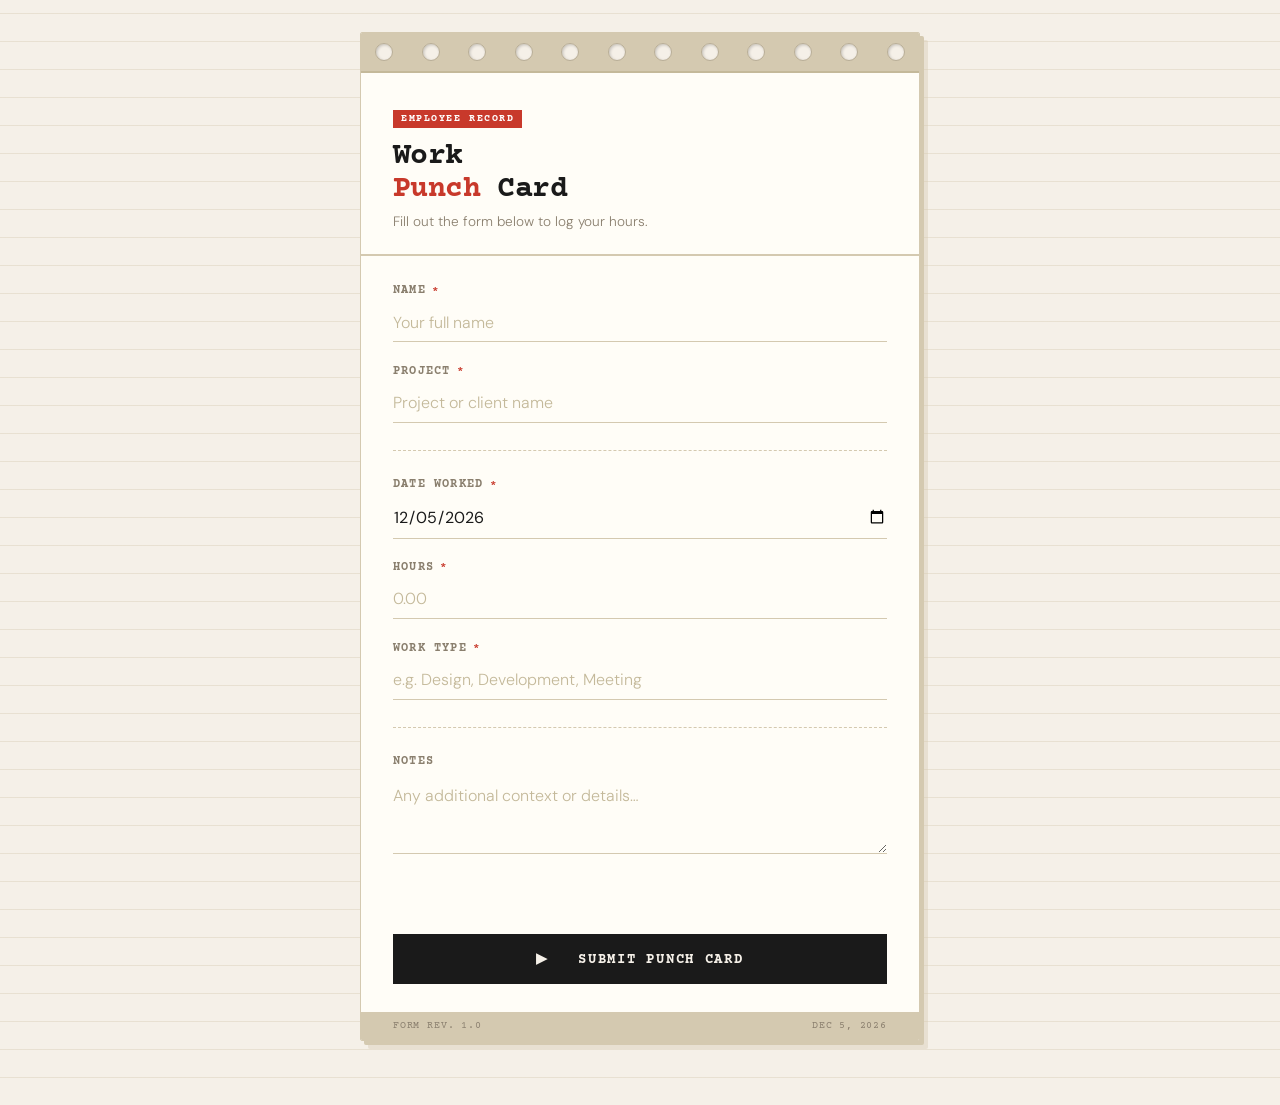
==== index.html @ 97c3da3c "Add files via upload" ====
<!DOCTYPE html>
<html lang="en">
<head>
<meta charset="UTF-8">
<meta name="viewport" content="width=device-width, initial-scale=1.0">
<title>Work Punch Card</title>
<link href="https://fonts.googleapis.com/css2?family=Courier+Prime:wght@400;700&family=DM+Sans:wght@300;400;500&display=swap" rel="stylesheet">
<style>
  :root {
    --ink: #1a1a1a;
    --paper: #f5f0e8;
    --card: #fffdf7;
    --accent: #c8392b;
    --rule: #d4c9b0;
    --muted: #8a7f6e;
    --success: #2d7a4f;
  }

  * { box-sizing: border-box; margin: 0; padding: 0; }

  body {
    background: var(--paper);
    font-family: 'DM Sans', sans-serif;
    color: var(--ink);
    min-height: 100vh;
    padding: 2rem 1rem 4rem;
    background-image: 
      repeating-linear-gradient(
        0deg,
        transparent,
        transparent 27px,
        rgba(212, 201, 176, 0.4) 27px,
        rgba(212, 201, 176, 0.4) 28px
      );
  }

  .container {
    max-width: 560px;
    margin: 0 auto;
  }

  .card {
    background: var(--card);
    border: 1px solid var(--rule);
    border-radius: 2px;
    box-shadow: 
      4px 4px 0 #d4c9b0,
      8px 8px 0 rgba(212,201,176,0.4);
    overflow: hidden;
  }

  /* Punch holes */
  .punch-strip {
    background: var(--rule);
    padding: 10px 0;
    display: flex;
    gap: 0;
    justify-content: space-around;
    align-items: center;
    border-bottom: 2px solid #c4b99a;
  }

  .hole {
    width: 18px;
    height: 18px;
    border-radius: 50%;
    background: var(--paper);
    border: 1px solid #b8ad96;
    box-shadow: inset 1px 1px 3px rgba(0,0,0,0.2);
  }

  .card-header {
    padding: 2rem 2rem 1.5rem;
    border-bottom: 2px solid var(--rule);
  }

  .badge {
    display: inline-block;
    background: var(--accent);
    color: white;
    font-family: 'Courier Prime', monospace;
    font-size: 0.65rem;
    font-weight: 700;
    letter-spacing: 0.15em;
    text-transform: uppercase;
    padding: 3px 8px;
    margin-bottom: 0.75rem;
  }

  h1 {
    font-family: 'Courier Prime', monospace;
    font-size: 1.9rem;
    font-weight: 700;
    line-height: 1.1;
    letter-spacing: -0.02em;
    color: var(--ink);
  }

  h1 span {
    color: var(--accent);
  }

  .subtitle {
    margin-top: 0.4rem;
    font-size: 0.85rem;
    color: var(--muted);
    font-weight: 300;
  }

  form {
    padding: 1.75rem 2rem;
    display: flex;
    flex-direction: column;
    gap: 1.4rem;
  }

  .field {
    display: flex;
    flex-direction: column;
    gap: 0.35rem;
  }

  label {
    font-family: 'Courier Prime', monospace;
    font-size: 0.75rem;
    font-weight: 700;
    letter-spacing: 0.1em;
    text-transform: uppercase;
    color: var(--muted);
    display: flex;
    align-items: center;
    gap: 0.4rem;
  }

  label .req {
    color: var(--accent);
    font-size: 0.9em;
  }

  input, textarea {
    width: 100%;
    background: transparent;
    border: none;
    border-bottom: 1.5px solid var(--rule);
    padding: 0.55rem 0;
    font-family: 'DM Sans', sans-serif;
    font-size: 1rem;
    color: var(--ink);
    outline: none;
    transition: border-color 0.2s;
    appearance: none;
    -webkit-appearance: none;
    border-radius: 0;
  }

  input:focus, textarea:focus {
    border-bottom-color: var(--ink);
  }

  input::placeholder, textarea::placeholder {
    color: #c4b99a;
    font-weight: 300;
  }

  textarea {
    resize: vertical;
    min-height: 80px;
    line-height: 1.6;
  }

  input[type="number"] {
    font-variant-numeric: tabular-nums;
  }

  .divider {
    border: none;
    border-top: 1px dashed var(--rule);
    margin: 0.3rem 0;
  }

  .submit-btn {
    width: 100%;
    padding: 1rem;
    background: var(--ink);
    color: var(--paper);
    border: none;
    font-family: 'Courier Prime', monospace;
    font-size: 0.9rem;
    font-weight: 700;
    letter-spacing: 0.12em;
    text-transform: uppercase;
    cursor: pointer;
    transition: background 0.2s, transform 0.1s;
    position: relative;
    overflow: hidden;
  }

  .submit-btn:hover {
    background: var(--accent);
  }

  .submit-btn:active {
    transform: scale(0.99);
  }

  .submit-btn:disabled {
    background: var(--muted);
    cursor: not-allowed;
  }

  #status {
    text-align: center;
    font-family: 'Courier Prime', monospace;
    font-size: 0.8rem;
    letter-spacing: 0.05em;
    padding: 0.6rem 1rem;
    min-height: 2.2rem;
    transition: all 0.3s;
  }

  #status.loading {
    color: var(--muted);
  }

  #status.success {
    background: var(--success);
    color: white;
  }

  #status.error {
    background: var(--accent);
    color: white;
  }

  .footer-strip {
    background: var(--rule);
    padding: 8px 2rem;
    display: flex;
    justify-content: space-between;
    align-items: center;
  }

  .footer-strip span {
    font-family: 'Courier Prime', monospace;
    font-size: 0.65rem;
    color: var(--muted);
    letter-spacing: 0.08em;
  }

  @media (max-width: 400px) {
    body { padding: 1rem 0.75rem 3rem; }
    form { padding: 1.5rem 1.25rem; }
    .card-header { padding: 1.5rem 1.25rem 1.25rem; }
    h1 { font-size: 1.5rem; }
    .footer-strip { padding: 8px 1.25rem; }
  }

  /* Loading dots animation */
  @keyframes dot-pulse {
    0%, 80%, 100% { opacity: 0; }
    40% { opacity: 1; }
  }
  .dots span { animation: dot-pulse 1.4s infinite; }
  .dots span:nth-child(2) { animation-delay: 0.2s; }
  .dots span:nth-child(3) { animation-delay: 0.4s; }
</style>
</head>
<body>

<div class="container">
  <div class="card">

    <div class="punch-strip">
      <div class="hole"></div><div class="hole"></div><div class="hole"></div>
      <div class="hole"></div><div class="hole"></div><div class="hole"></div>
      <div class="hole"></div><div class="hole"></div><div class="hole"></div>
      <div class="hole"></div><div class="hole"></div><div class="hole"></div>
    </div>

    <div class="card-header">
      <div class="badge">Employee Record</div>
      <h1>Work<br><span>Punch</span> Card</h1>
      <p class="subtitle">Fill out the form below to log your hours.</p>
    </div>

    <form id="punchForm">

      <div class="field">
        <label>Name <span class="req">*</span></label>
        <input type="text" name="name" placeholder="Your full name" required autocomplete="name">
      </div>

      <div class="field">
        <label>Project <span class="req">*</span></label>
        <input type="text" name="project" placeholder="Project or client name" required>
      </div>

      <hr class="divider">

      <div class="field">
        <label>Date Worked <span class="req">*</span></label>
        <input type="date" name="dateWorked" required>
      </div>

      <div class="field">
        <label>Hours <span class="req">*</span></label>
        <input type="number" name="hours" placeholder="0.00" min="0.25" max="24" step="0.25" required>
      </div>

      <div class="field">
        <label>Work Type <span class="req">*</span></label>
        <input type="text" name="workType" placeholder="e.g. Design, Development, Meeting" required>
      </div>

      <hr class="divider">

      <div class="field">
        <label>Notes</label>
        <textarea name="notes" placeholder="Any additional context or details…"></textarea>
      </div>

      <div id="status"></div>

      <button type="submit" class="submit-btn" id="submitBtn">
        ▶ &nbsp; Submit Punch Card
      </button>

    </form>

    <div class="footer-strip">
      <span>FORM REV. 1.0</span>
      <span id="todayDate"></span>
    </div>

  </div>
</div>

<script>
  // ─── CONFIG ───────────────────────────────────────────────────────────────
  // Paste your deployed Google Apps Script Web App URL here:
  const SCRIPT_URL = 'YOUR_GOOGLE_APPS_SCRIPT_URL_HERE';
  // ──────────────────────────────────────────────────────────────────────────

  // Show today's date in footer
  document.getElementById('todayDate').textContent = new Date().toLocaleDateString('en-US', {
    month: 'short', day: 'numeric', year: 'numeric'
  }).toUpperCase();

  // Set today as default date
  const dateInput = document.querySelector('input[name="dateWorked"]');
  dateInput.value = new Date().toISOString().split('T')[0];

  const form = document.getElementById('punchForm');
  const statusEl = document.getElementById('status');
  const submitBtn = document.getElementById('submitBtn');

  function setStatus(type, msg) {
    statusEl.className = type;
    statusEl.innerHTML = msg;
  }

  form.addEventListener('submit', async (e) => {
    e.preventDefault();

    // Validate required fields
    const required = form.querySelectorAll('[required]');
    let valid = true;
    required.forEach(field => {
      if (!field.value.trim()) {
        field.style.borderBottomColor = 'var(--accent)';
        valid = false;
      } else {
        field.style.borderBottomColor = '';
      }
    });

    if (!valid) {
      setStatus('error', '✖ &nbsp; Please fill in all required fields.');
      return;
    }

    // Gather form data
    const data = new FormData(form);

    // Show loading
    submitBtn.disabled = true;
    submitBtn.textContent = 'Sending…';
    setStatus('loading', 'Sending<span class="dots"><span>.</span><span>.</span><span>.</span></span>');

    try {
      const response = await fetch(SCRIPT_URL, {
        method: 'POST',
        body: data
      });

      const result = await response.json();

      if (result.status === 'success') {
        setStatus('success', '✔ &nbsp; Punch card submitted successfully!');
        form.reset();
        dateInput.value = new Date().toISOString().split('T')[0]; // reset date to today
      } else {
        throw new Error(result.message || 'Unknown error');
      }
    } catch (err) {
      setStatus('error', '✖ &nbsp; Submission failed. Please try again.');
      console.error(err);
    } finally {
      submitBtn.disabled = false;
      submitBtn.innerHTML = '▶ &nbsp; Submit Punch Card';
    }
  });

  // Clear field error highlight on input
  form.querySelectorAll('input, textarea').forEach(field => {
    field.addEventListener('input', () => {
      field.style.borderBottomColor = '';
    });
  });
</script>

</body>
</html>
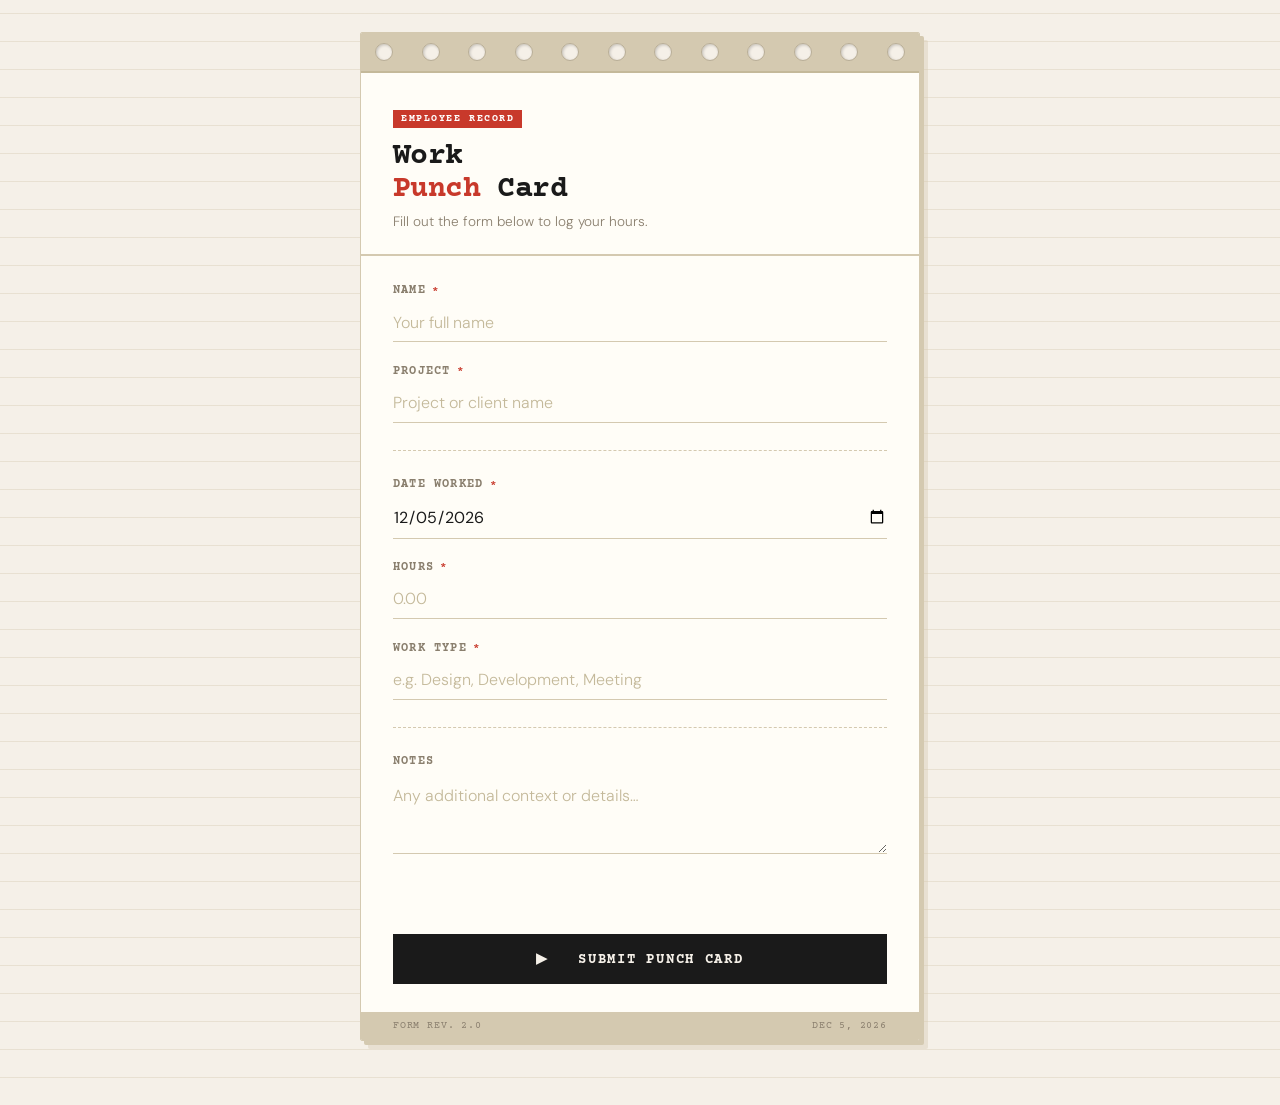
==== commit 7fea1a00: "updated index.html file" ====
--- a/index.html
+++ b/index.html
@@ -24,7 +24,7 @@
     color: var(--ink);
     min-height: 100vh;
     padding: 2rem 1rem 4rem;
-    background-image: 
+    background-image:
       repeating-linear-gradient(
         0deg,
         transparent,
@@ -43,18 +43,16 @@
     background: var(--card);
     border: 1px solid var(--rule);
     border-radius: 2px;
-    box-shadow: 
+    box-shadow:
       4px 4px 0 #d4c9b0,
       8px 8px 0 rgba(212,201,176,0.4);
     overflow: hidden;
   }
 
-  /* Punch holes */
   .punch-strip {
     background: var(--rule);
     padding: 10px 0;
     display: flex;
-    gap: 0;
     justify-content: space-around;
     align-items: center;
     border-bottom: 2px solid #c4b99a;
@@ -96,9 +94,7 @@
     color: var(--ink);
   }
 
-  h1 span {
-    color: var(--accent);
-  }
+  h1 span { color: var(--accent); }
 
   .subtitle {
     margin-top: 0.4rem;
@@ -132,10 +128,7 @@
     gap: 0.4rem;
   }
 
-  label .req {
-    color: var(--accent);
-    font-size: 0.9em;
-  }
+  label .req { color: var(--accent); font-size: 0.9em; }
 
   input, textarea {
     width: 100%;
@@ -153,9 +146,7 @@
     border-radius: 0;
   }
 
-  input:focus, textarea:focus {
-    border-bottom-color: var(--ink);
-  }
+  input:focus, textarea:focus { border-bottom-color: var(--ink); }
 
   input::placeholder, textarea::placeholder {
     color: #c4b99a;
@@ -168,9 +159,7 @@
     line-height: 1.6;
   }
 
-  input[type="number"] {
-    font-variant-numeric: tabular-nums;
-  }
+  input[type="number"] { font-variant-numeric: tabular-nums; }
 
   .divider {
     border: none;
@@ -191,22 +180,11 @@
     text-transform: uppercase;
     cursor: pointer;
     transition: background 0.2s, transform 0.1s;
-    position: relative;
-    overflow: hidden;
-  }
-
-  .submit-btn:hover {
-    background: var(--accent);
-  }
-
-  .submit-btn:active {
-    transform: scale(0.99);
-  }
-
-  .submit-btn:disabled {
-    background: var(--muted);
-    cursor: not-allowed;
-  }
+  }
+
+  .submit-btn:hover { background: var(--accent); }
+  .submit-btn:active { transform: scale(0.99); }
+  .submit-btn:disabled { background: var(--muted); cursor: not-allowed; }
 
   #status {
     text-align: center;
@@ -218,19 +196,9 @@
     transition: all 0.3s;
   }
 
-  #status.loading {
-    color: var(--muted);
-  }
-
-  #status.success {
-    background: var(--success);
-    color: white;
-  }
-
-  #status.error {
-    background: var(--accent);
-    color: white;
-  }
+  #status.loading { color: var(--muted); }
+  #status.success { background: var(--success); color: white; }
+  #status.error   { background: var(--accent); color: white; }
 
   .footer-strip {
     background: var(--rule);
@@ -255,7 +223,6 @@
     .footer-strip { padding: 8px 1.25rem; }
   }
 
-  /* Loading dots animation */
   @keyframes dot-pulse {
     0%, 80%, 100% { opacity: 0; }
     40% { opacity: 1; }
@@ -328,7 +295,7 @@
     </form>
 
     <div class="footer-strip">
-      <span>FORM REV. 1.0</span>
+      <span>FORM REV. 2.0</span>
       <span id="todayDate"></span>
     </div>
 
@@ -336,22 +303,19 @@
 </div>
 
 <script>
-  // ─── CONFIG ───────────────────────────────────────────────────────────────
-  // Paste your deployed Google Apps Script Web App URL here:
-  const SCRIPT_URL = 'YOUR_GOOGLE_APPS_SCRIPT_URL_HERE';
-  // ──────────────────────────────────────────────────────────────────────────
-
-  // Show today's date in footer
+  // ─── PASTE YOUR GOOGLE APPS SCRIPT WEB APP URL BELOW ─────────────────────
+  const SCRIPT_URL = 'https://script.google.com/macros/s/AKfycbx_jT79FVGRmBTDf2NzzP22VWmIcdLm06fuFvJ-Oi6lFcAp9AdO5MhenGUWdt6Spt2k/exec';
+  // ─────────────────────────────────────────────────────────────────────────
+
   document.getElementById('todayDate').textContent = new Date().toLocaleDateString('en-US', {
     month: 'short', day: 'numeric', year: 'numeric'
   }).toUpperCase();
 
-  // Set today as default date
   const dateInput = document.querySelector('input[name="dateWorked"]');
   dateInput.value = new Date().toISOString().split('T')[0];
 
-  const form = document.getElementById('punchForm');
-  const statusEl = document.getElementById('status');
+  const form      = document.getElementById('punchForm');
+  const statusEl  = document.getElementById('status');
   const submitBtn = document.getElementById('submitBtn');
 
   function setStatus(type, msg) {
@@ -379,29 +343,34 @@
       return;
     }
 
-    // Gather form data
-    const data = new FormData(form);
-
-    // Show loading
     submitBtn.disabled = true;
     submitBtn.textContent = 'Sending…';
     setStatus('loading', 'Sending<span class="dots"><span>.</span><span>.</span><span>.</span></span>');
 
+    // Build URL-encoded string (required for no-cors mode)
+    const params = new URLSearchParams({
+      name:       form.querySelector('[name="name"]').value,
+      project:    form.querySelector('[name="project"]').value,
+      dateWorked: form.querySelector('[name="dateWorked"]').value,
+      hours:      form.querySelector('[name="hours"]').value,
+      workType:   form.querySelector('[name="workType"]').value,
+      notes:      form.querySelector('[name="notes"]').value,
+    });
+
     try {
-      const response = await fetch(SCRIPT_URL, {
+      // no-cors mode bypasses CORS restrictions.
+      // We can't read the response body, so we assume success if no network error occurs.
+      await fetch(SCRIPT_URL, {
         method: 'POST',
-        body: data
+        mode:   'no-cors',
+        headers: { 'Content-Type': 'text/plain' },
+        body:   params.toString()
       });
 
-      const result = await response.json();
-
-      if (result.status === 'success') {
-        setStatus('success', '✔ &nbsp; Punch card submitted successfully!');
-        form.reset();
-        dateInput.value = new Date().toISOString().split('T')[0]; // reset date to today
-      } else {
-        throw new Error(result.message || 'Unknown error');
-      }
+      setStatus('success', '✔ &nbsp; Punch card submitted successfully!');
+      form.reset();
+      dateInput.value = new Date().toISOString().split('T')[0];
+
     } catch (err) {
       setStatus('error', '✖ &nbsp; Submission failed. Please try again.');
       console.error(err);
@@ -411,7 +380,7 @@
     }
   });
 
-  // Clear field error highlight on input
+  // Clear red highlight on field edit
   form.querySelectorAll('input, textarea').forEach(field => {
     field.addEventListener('input', () => {
       field.style.borderBottomColor = '';
